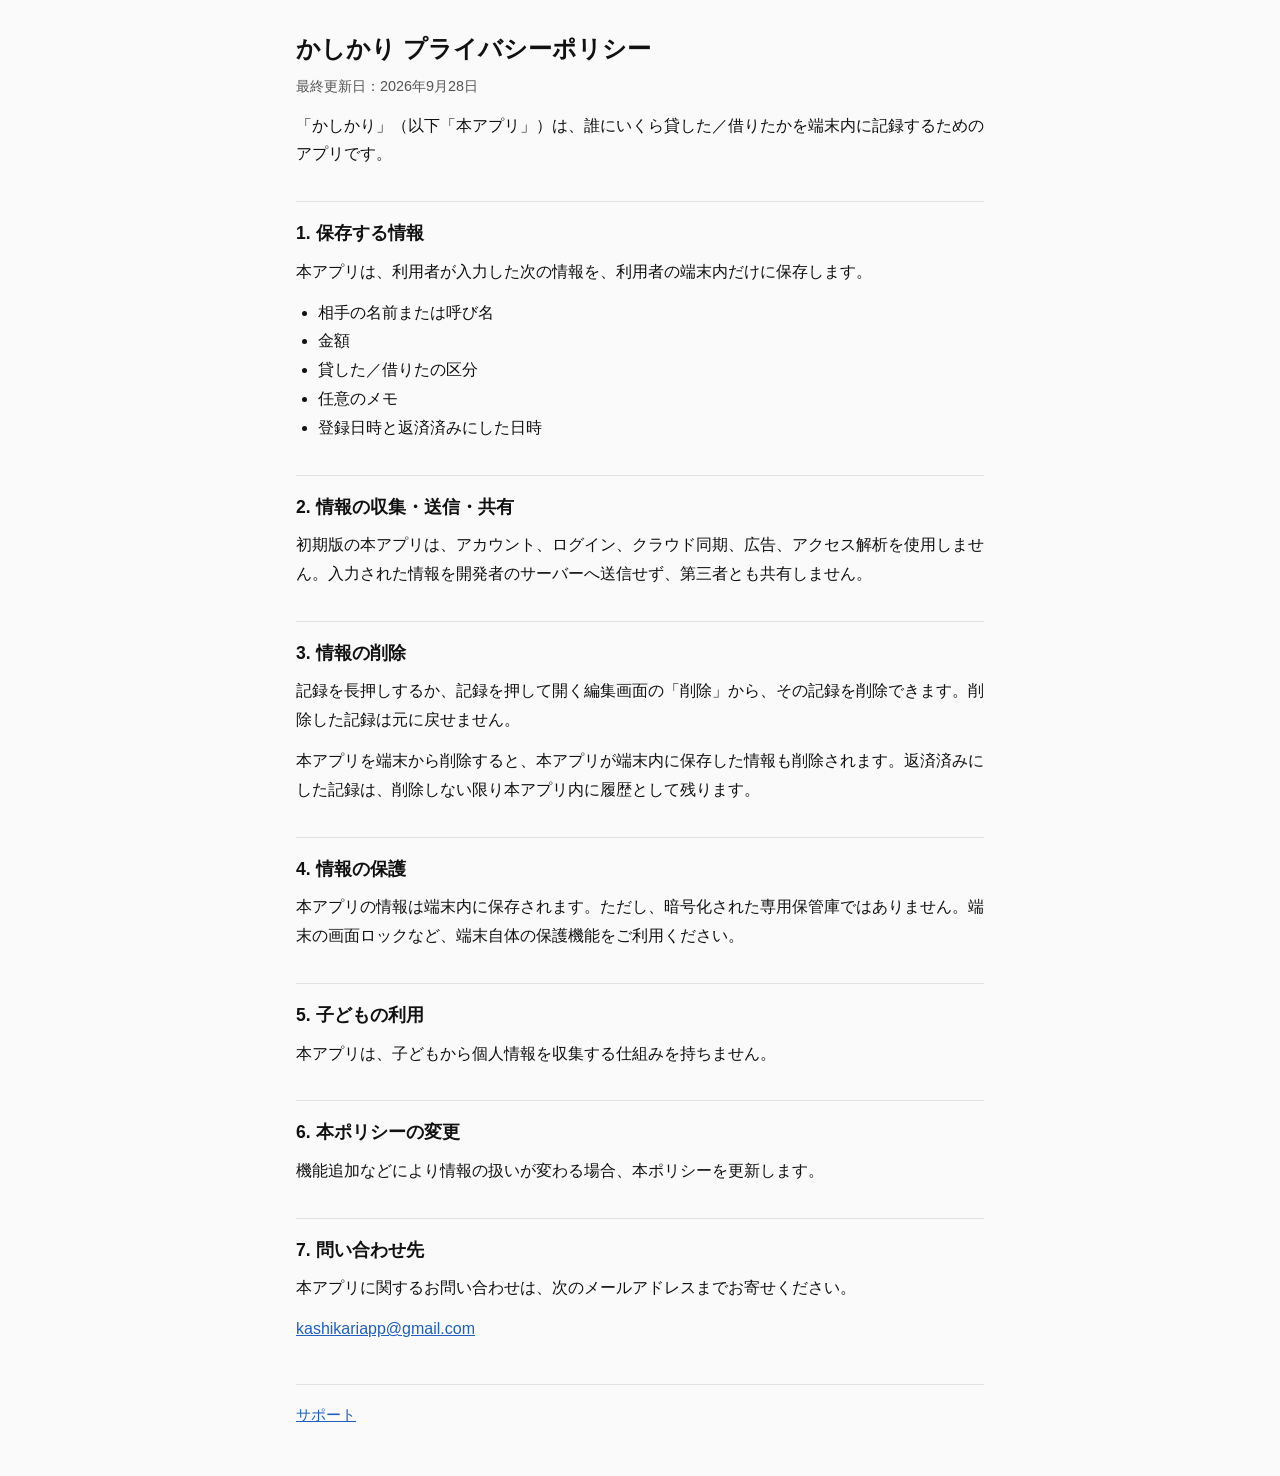
==== privacy.html @ 3c83a45a "追加: かしかりのサポートページとプライバシーポリシー App Storeに登録するサポートURLとプライバシーポリシーURL用の公開ページ。 プライバシーポリシーの文面は kashikari-mem" ====
<!doctype html>
<html lang="ja">
<head>
  <meta charset="utf-8">
  <meta name="viewport" content="width=device-width, initial-scale=1">
  <title>かしかり プライバシーポリシー</title>
  <link rel="stylesheet" href="style.css">
</head>
<body>
  <main>
    <h1>かしかり プライバシーポリシー</h1>
    <p class="updated">最終更新日：2026年9月28日</p>

    <p>「かしかり」（以下「本アプリ」）は、誰にいくら貸した／借りたかを端末内に記録するためのアプリです。</p>

    <h2>1. 保存する情報</h2>
    <p>本アプリは、利用者が入力した次の情報を、利用者の端末内だけに保存します。</p>
    <ul>
      <li>相手の名前または呼び名</li>
      <li>金額</li>
      <li>貸した／借りたの区分</li>
      <li>任意のメモ</li>
      <li>登録日時と返済済みにした日時</li>
    </ul>

    <h2>2. 情報の収集・送信・共有</h2>
    <p>初期版の本アプリは、アカウント、ログイン、クラウド同期、広告、アクセス解析を使用しません。入力された情報を開発者のサーバーへ送信せず、第三者とも共有しません。</p>

    <h2>3. 情報の削除</h2>
    <p>記録を長押しするか、記録を押して開く編集画面の「削除」から、その記録を削除できます。削除した記録は元に戻せません。</p>
    <p>本アプリを端末から削除すると、本アプリが端末内に保存した情報も削除されます。返済済みにした記録は、削除しない限り本アプリ内に履歴として残ります。</p>

    <h2>4. 情報の保護</h2>
    <p>本アプリの情報は端末内に保存されます。ただし、暗号化された専用保管庫ではありません。端末の画面ロックなど、端末自体の保護機能をご利用ください。</p>

    <h2>5. 子どもの利用</h2>
    <p>本アプリは、子どもから個人情報を収集する仕組みを持ちません。</p>

    <h2>6. 本ポリシーの変更</h2>
    <p>機能追加などにより情報の扱いが変わる場合、本ポリシーを更新します。</p>

    <h2>7. 問い合わせ先</h2>
    <p>本アプリに関するお問い合わせは、次のメールアドレスまでお寄せください。</p>
    <p><a href="mailto:kashikariapp@gmail.com">kashikariapp@gmail.com</a></p>

    <nav>
      <a href="./">サポート</a>
    </nav>
  </main>
</body>
</html>
---- style.css ----
:root {
  --bg: #fafafa;
  --text: #111111;
  --muted: #555555;
  --line: #e2e2e2;
  --link: #1f5fbf;
}

@media (prefers-color-scheme: dark) {
  :root {
    --bg: #000000;
    --text: #f2f2f2;
    --muted: #a8a8a8;
    --line: #333333;
    --link: #8ab4f8;
  }
}

* {
  box-sizing: border-box;
}

body {
  margin: 0;
  background: var(--bg);
  color: var(--text);
  font-family: -apple-system, BlinkMacSystemFont, "Hiragino Sans", "Hiragino Kaku Gothic ProN", "Noto Sans JP", "Yu Gothic", sans-serif;
  font-size: 16px;
  line-height: 1.8;
}

main {
  max-width: 720px;
  margin: 0 auto;
  padding: 32px 16px 48px;
}

h1 {
  font-size: 1.5rem;
  line-height: 1.4;
  margin: 0 0 8px;
}

h2 {
  font-size: 1.1rem;
  margin: 32px 0 8px;
  padding-top: 16px;
  border-top: 1px solid var(--line);
}

p,
ul {
  margin: 0 0 12px;
}

ul {
  padding-left: 1.4em;
}

a {
  color: var(--link);
  overflow-wrap: anywhere;
}

.updated {
  color: var(--muted);
  font-size: 0.9rem;
}

nav {
  margin-top: 40px;
  padding-top: 16px;
  border-top: 1px solid var(--line);
  font-size: 0.95rem;
}
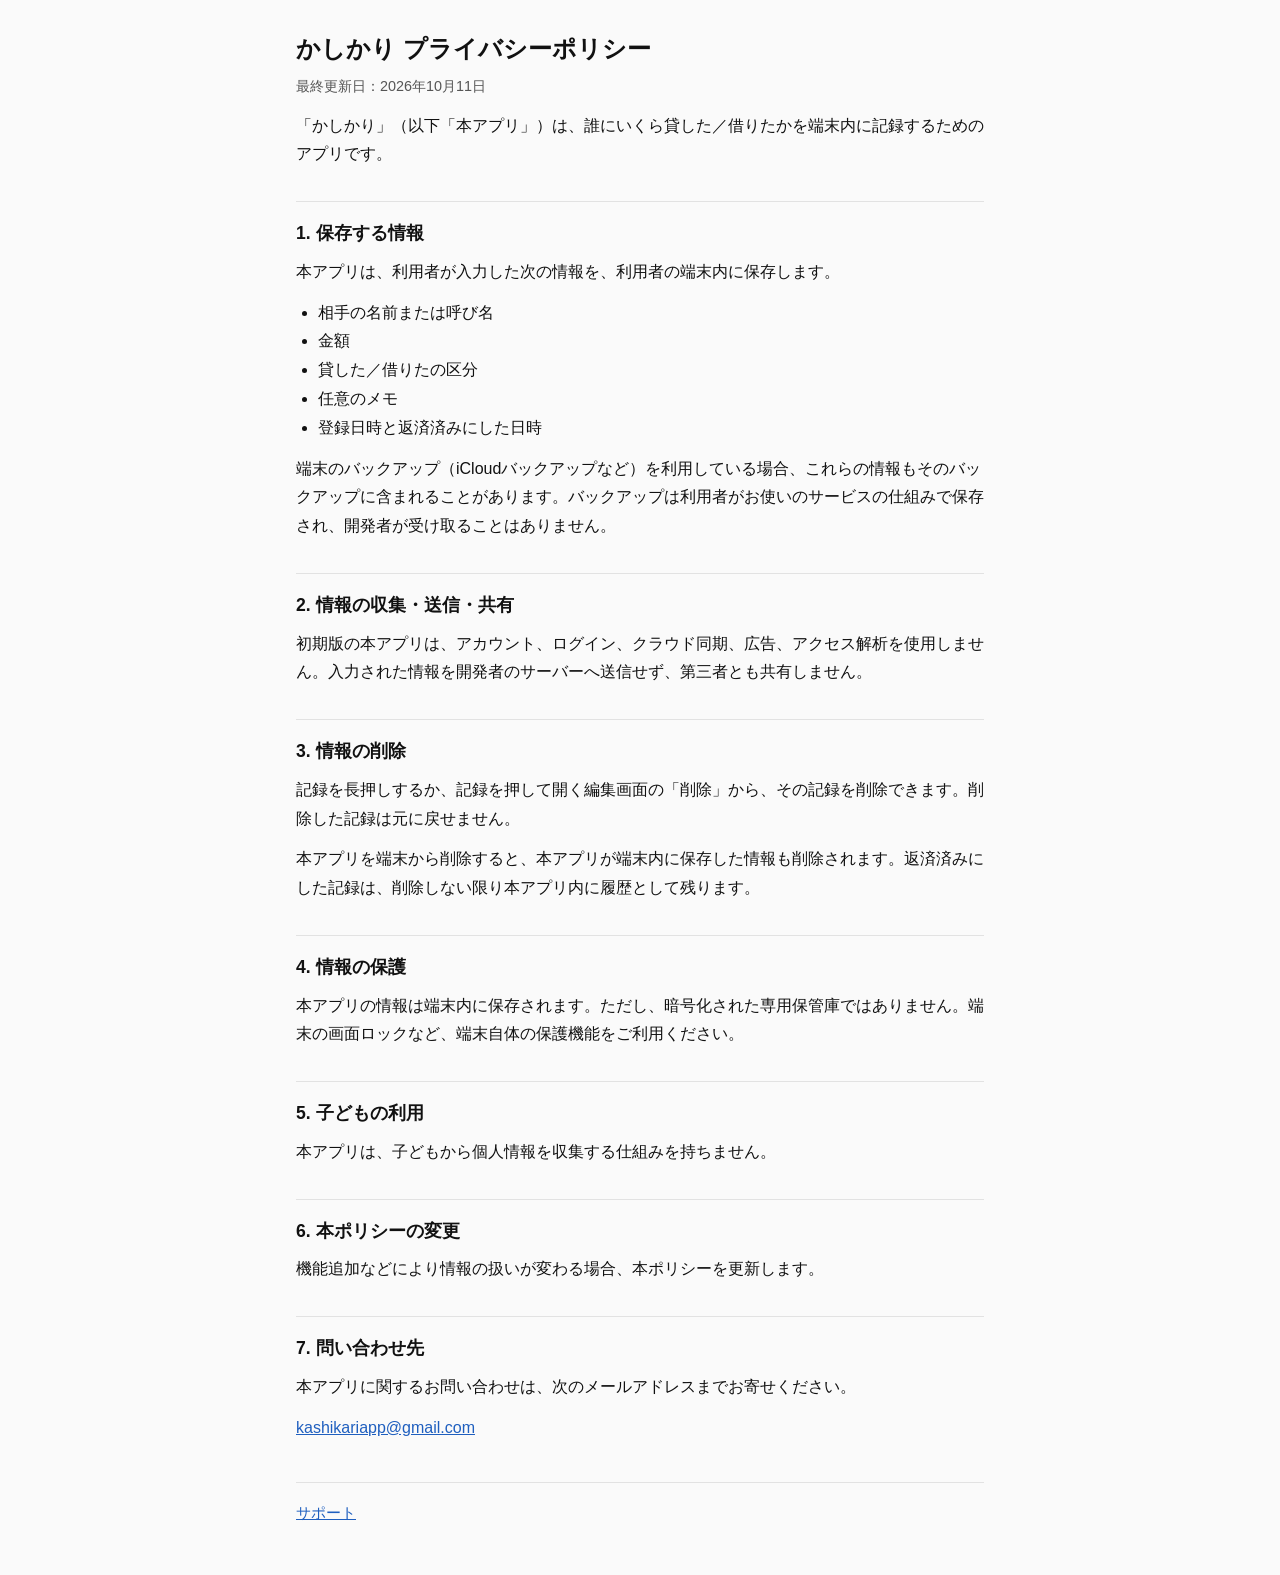
==== commit 6f9e5697: "修正: プライバシーポリシーに、端末のバックアップに含まれることがある旨を足す 「端末内だけに保存」は、iPhoneのバックアップ（iCloudバックアップなど）にも入るため言い過ぎだった。kashi" ====
--- a/privacy.html
+++ b/privacy.html
@@ -9,12 +9,12 @@
 <body>
   <main>
     <h1>かしかり プライバシーポリシー</h1>
-    <p class="updated">最終更新日：2026年9月28日</p>
+    <p class="updated">最終更新日：2026年10月11日</p>
 
     <p>「かしかり」（以下「本アプリ」）は、誰にいくら貸した／借りたかを端末内に記録するためのアプリです。</p>
 
     <h2>1. 保存する情報</h2>
-    <p>本アプリは、利用者が入力した次の情報を、利用者の端末内だけに保存します。</p>
+    <p>本アプリは、利用者が入力した次の情報を、利用者の端末内に保存します。</p>
     <ul>
       <li>相手の名前または呼び名</li>
       <li>金額</li>
@@ -22,6 +22,7 @@
       <li>任意のメモ</li>
       <li>登録日時と返済済みにした日時</li>
     </ul>
+    <p>端末のバックアップ（iCloudバックアップなど）を利用している場合、これらの情報もそのバックアップに含まれることがあります。バックアップは利用者がお使いのサービスの仕組みで保存され、開発者が受け取ることはありません。</p>
 
     <h2>2. 情報の収集・送信・共有</h2>
     <p>初期版の本アプリは、アカウント、ログイン、クラウド同期、広告、アクセス解析を使用しません。入力された情報を開発者のサーバーへ送信せず、第三者とも共有しません。</p>
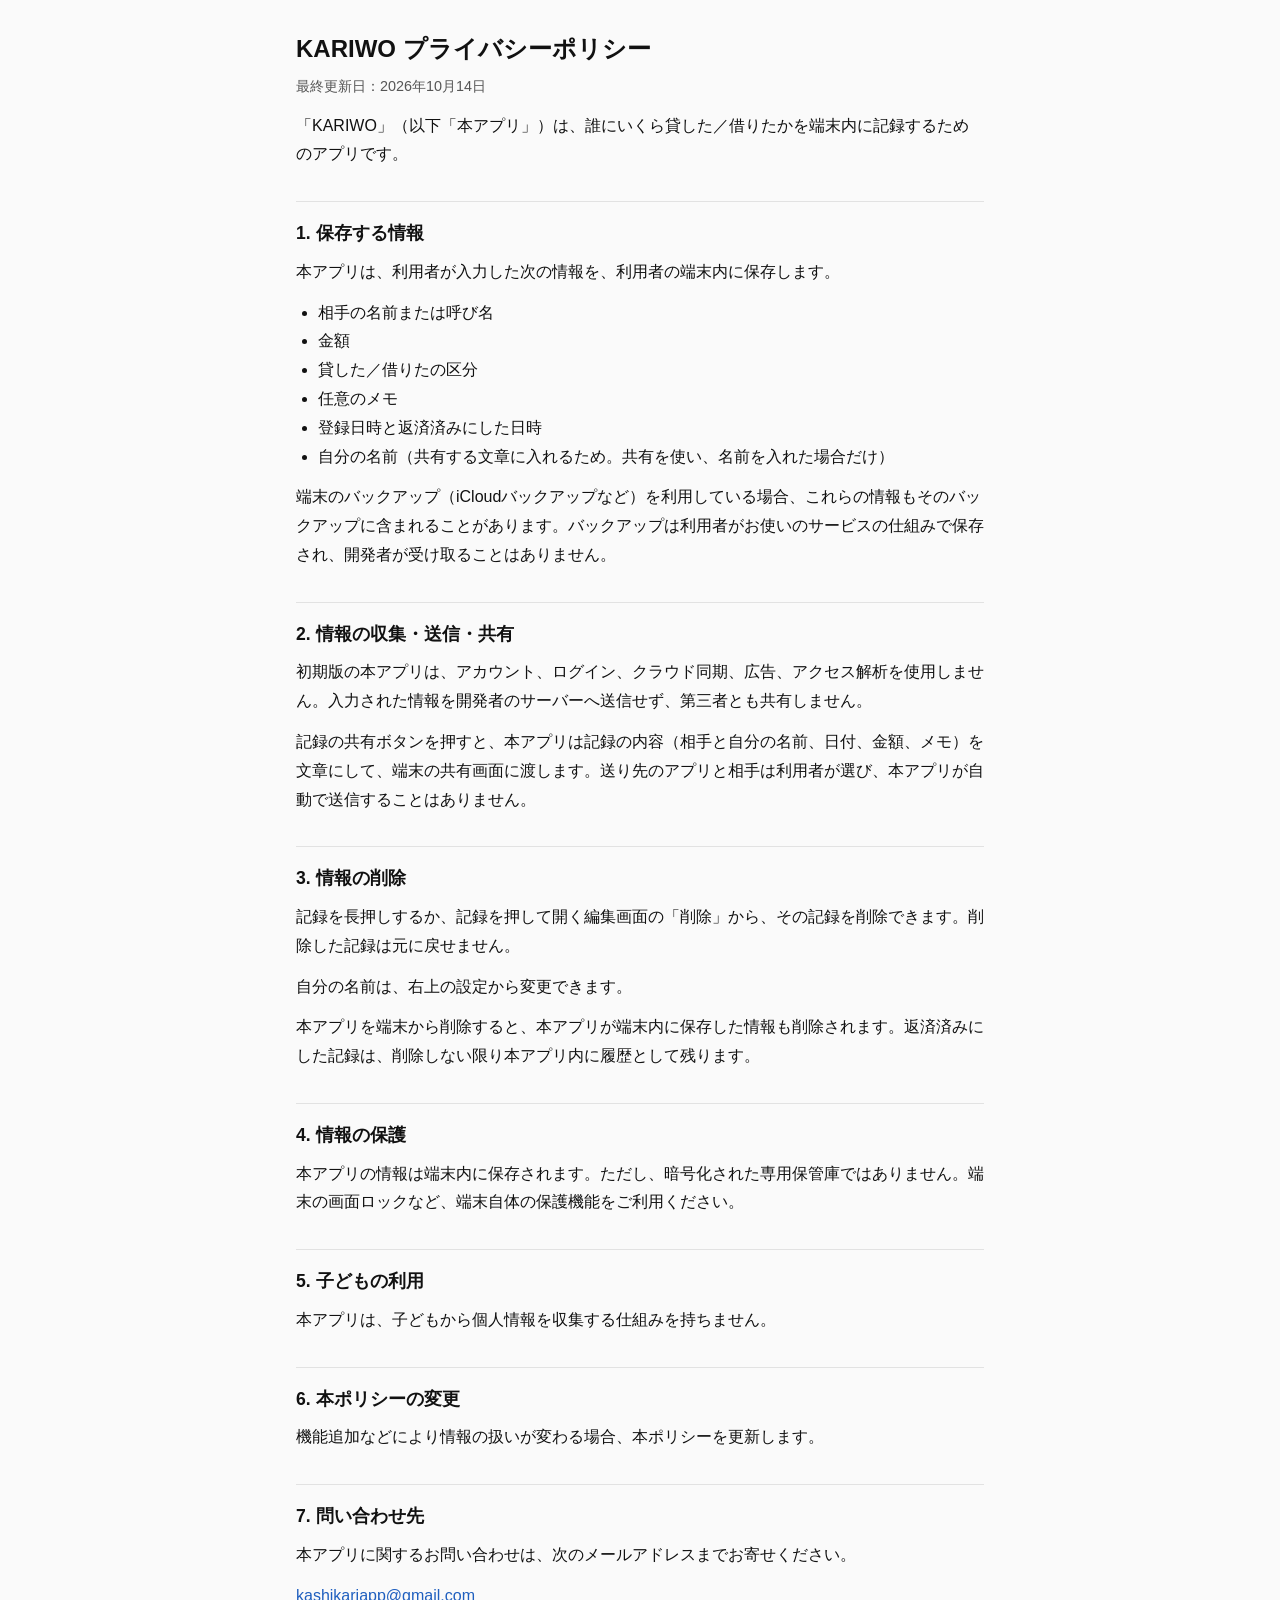
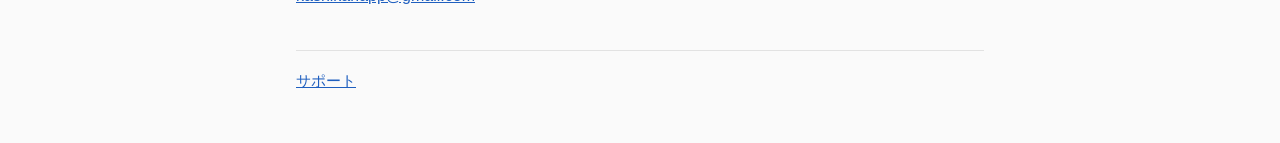
==== commit c00284f9: "変更: アプリ名をKARIWOに、プライバシーポリシーに共有機能と自分の名前を追記 kashikari-memo の D-065（改名）と D-066（共有機能）に合わせ、原稿 release/PRI" ====
--- a/privacy.html
+++ b/privacy.html
@@ -3,15 +3,15 @@
 <head>
   <meta charset="utf-8">
   <meta name="viewport" content="width=device-width, initial-scale=1">
-  <title>かしかり プライバシーポリシー</title>
+  <title>KARIWO プライバシーポリシー</title>
   <link rel="stylesheet" href="style.css">
 </head>
 <body>
   <main>
-    <h1>かしかり プライバシーポリシー</h1>
-    <p class="updated">最終更新日：2026年10月11日</p>
+    <h1>KARIWO プライバシーポリシー</h1>
+    <p class="updated">最終更新日：2026年10月14日</p>
 
-    <p>「かしかり」（以下「本アプリ」）は、誰にいくら貸した／借りたかを端末内に記録するためのアプリです。</p>
+    <p>「KARIWO」（以下「本アプリ」）は、誰にいくら貸した／借りたかを端末内に記録するためのアプリです。</p>
 
     <h2>1. 保存する情報</h2>
     <p>本アプリは、利用者が入力した次の情報を、利用者の端末内に保存します。</p>
@@ -21,14 +21,17 @@
       <li>貸した／借りたの区分</li>
       <li>任意のメモ</li>
       <li>登録日時と返済済みにした日時</li>
+      <li>自分の名前（共有する文章に入れるため。共有を使い、名前を入れた場合だけ）</li>
     </ul>
     <p>端末のバックアップ（iCloudバックアップなど）を利用している場合、これらの情報もそのバックアップに含まれることがあります。バックアップは利用者がお使いのサービスの仕組みで保存され、開発者が受け取ることはありません。</p>
 
     <h2>2. 情報の収集・送信・共有</h2>
     <p>初期版の本アプリは、アカウント、ログイン、クラウド同期、広告、アクセス解析を使用しません。入力された情報を開発者のサーバーへ送信せず、第三者とも共有しません。</p>
+    <p>記録の共有ボタンを押すと、本アプリは記録の内容（相手と自分の名前、日付、金額、メモ）を文章にして、端末の共有画面に渡します。送り先のアプリと相手は利用者が選び、本アプリが自動で送信することはありません。</p>
 
     <h2>3. 情報の削除</h2>
     <p>記録を長押しするか、記録を押して開く編集画面の「削除」から、その記録を削除できます。削除した記録は元に戻せません。</p>
+    <p>自分の名前は、右上の設定から変更できます。</p>
     <p>本アプリを端末から削除すると、本アプリが端末内に保存した情報も削除されます。返済済みにした記録は、削除しない限り本アプリ内に履歴として残ります。</p>
 
     <h2>4. 情報の保護</h2>
